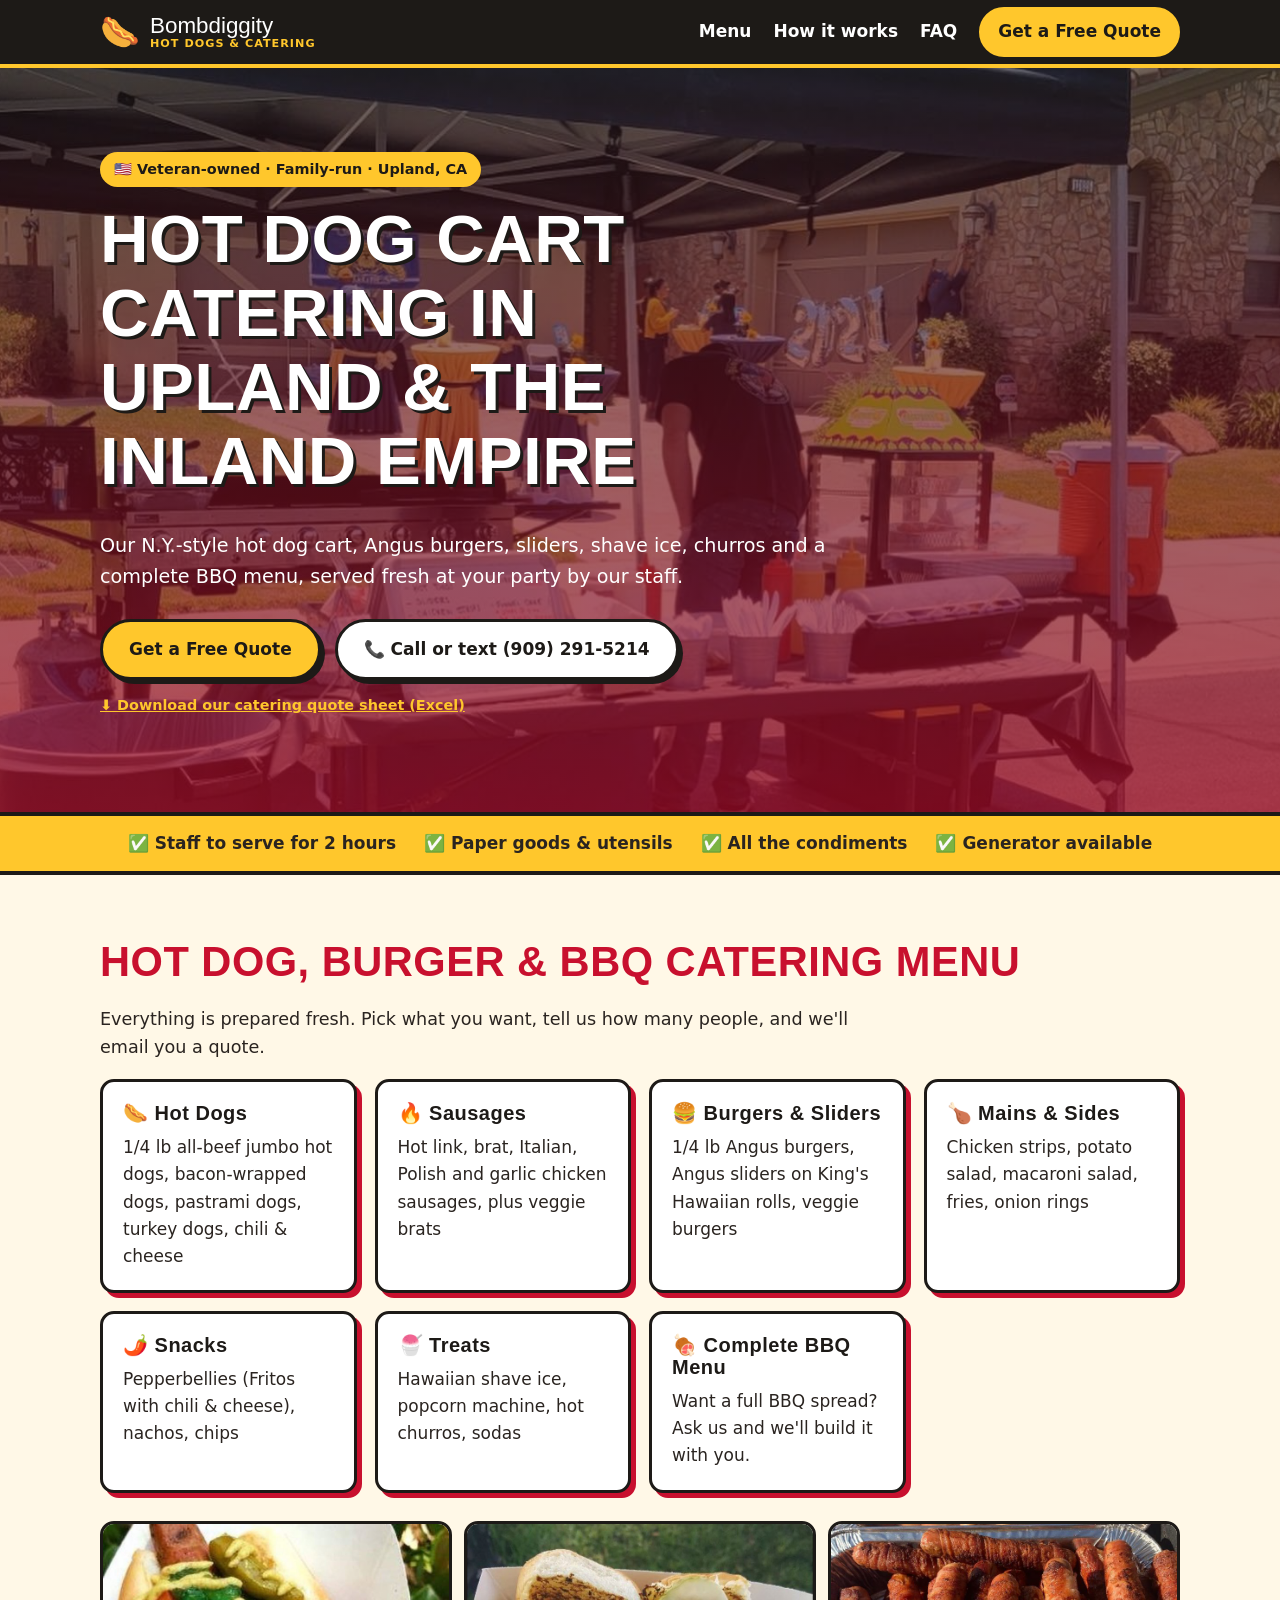
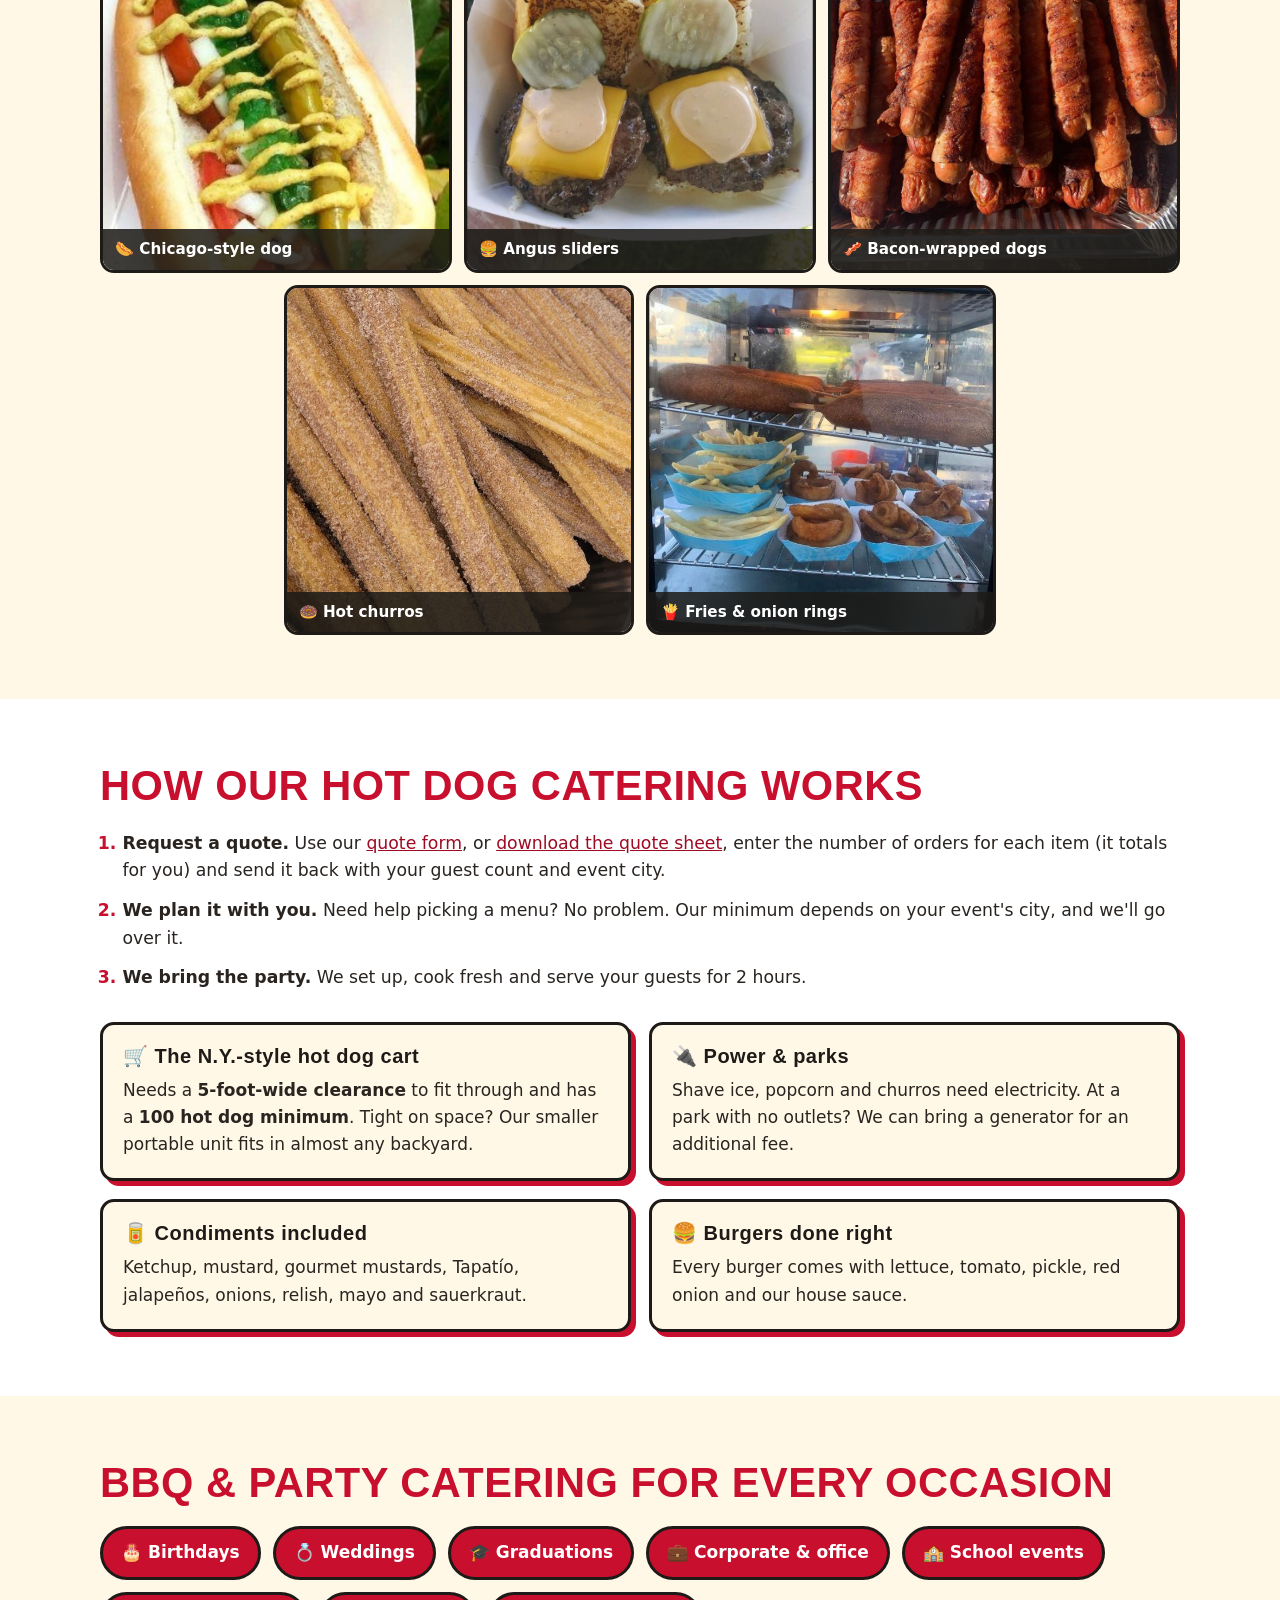
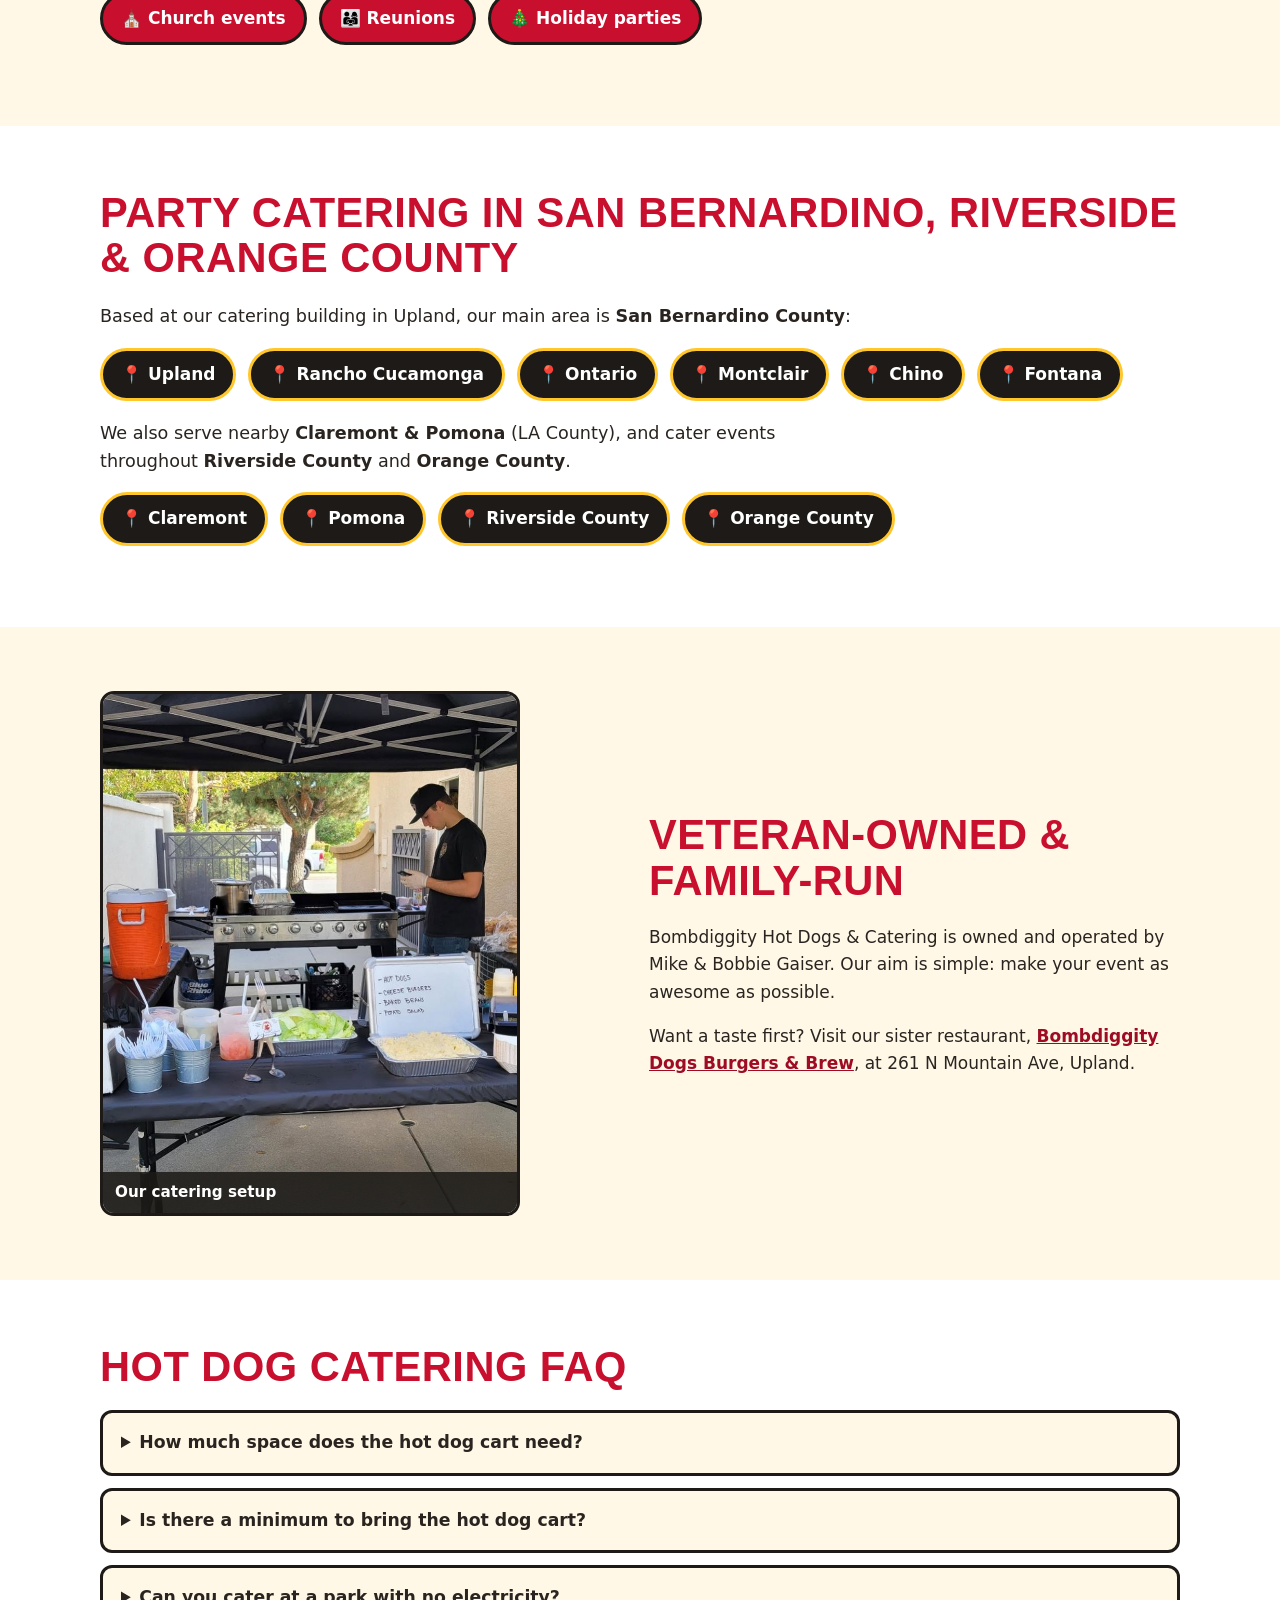
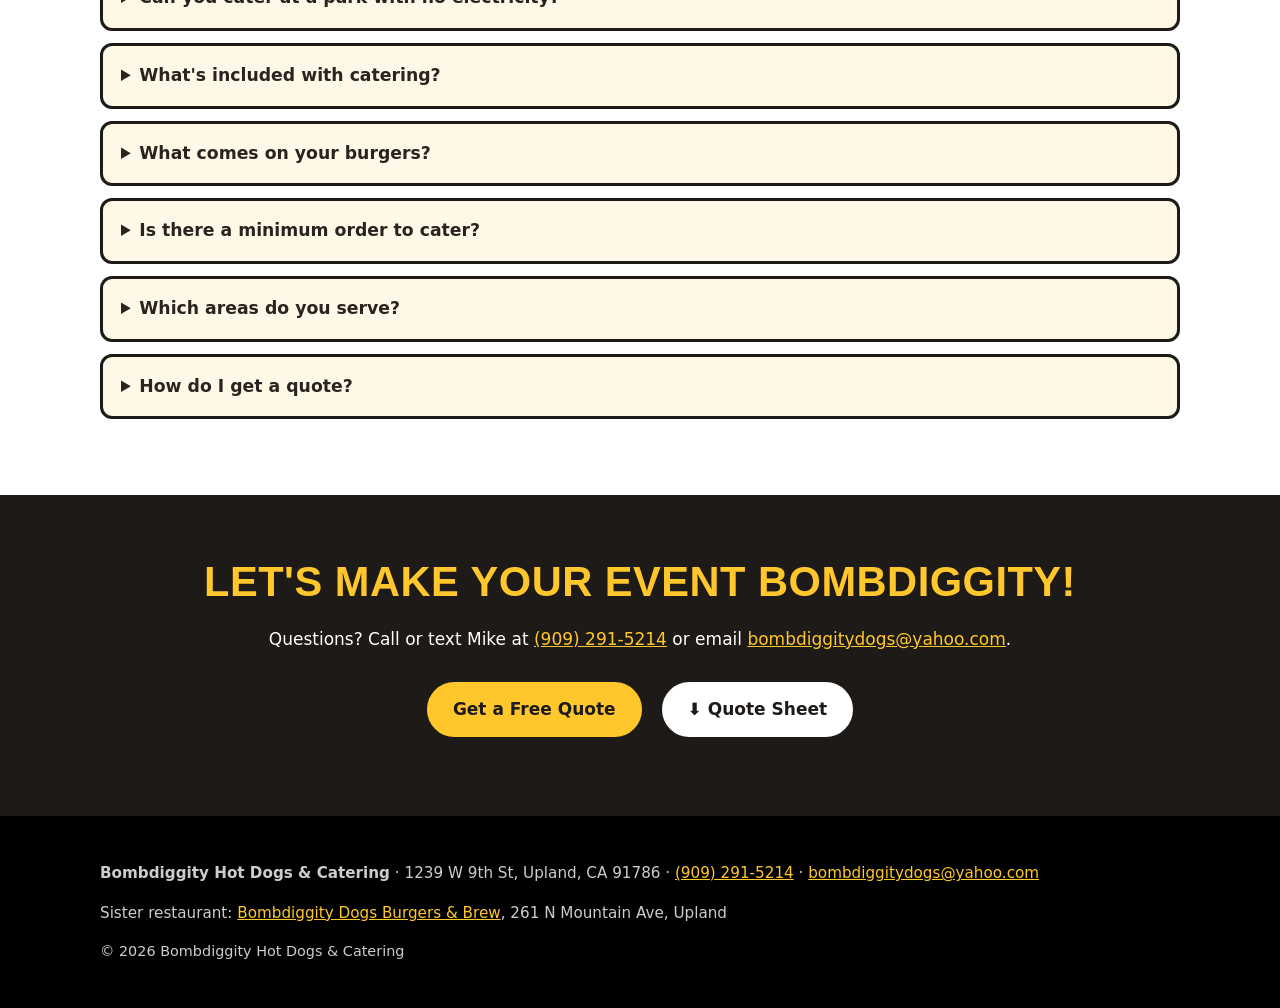
==== index.html @ 788c8a52 "Bombdiggity catering site" ====
<!doctype html>
<html lang="en">
<head>
<meta charset="utf-8">
<meta name="viewport" content="width=device-width, initial-scale=1">
<title>Hot Dog Cart Catering in Upland &amp; the Inland Empire | Bombdiggity</title>
<meta name="description" content="Veteran-owned, family-run hot dog cart, burger &amp; BBQ catering in Upland &amp; across San Bernardino County, plus Riverside &amp; Orange County. Staff, condiments &amp; paper goods included. Get a free quote.">
<link rel="canonical" href="https://bombdiggitydogs.com/">
<meta name="theme-color" content="#c8102e">
<meta property="og:type" content="website">
<meta property="og:site_name" content="Bombdiggity Hot Dogs &amp; Catering">
<meta property="og:title" content="Hot Dog Cart Catering in Upland &amp; the Inland Empire | Bombdiggity">
<meta property="og:description" content="N.Y.-style hot dog cart, Angus burgers, sliders, shave ice, churros &amp; BBQ for birthdays, weddings, corporate events and more. Veteran-owned &amp; family-run.">
<meta property="og:url" content="https://bombdiggitydogs.com/">
<meta property="og:image" content="https://bombdiggitydogs.com/assets/og-image.jpg">
<meta property="og:image:width" content="1200">
<meta property="og:image:height" content="630">
<meta property="og:image:alt" content="Bombdiggity catering tent and grill set up at an event">
<meta name="twitter:card" content="summary_large_image">
<link rel="icon" href="data:image/svg+xml,<svg xmlns='http://www.w3.org/2000/svg' viewBox='0 0 100 100'><text y='.9em' font-size='90'>🌭</text></svg>">
<link rel="preload" as="image" href="assets/hero.jpg">
<link rel="stylesheet" href="assets/styles.css">
<script type="application/ld+json">{"@context": "https://schema.org", "@type": ["Caterer", "LocalBusiness"], "@id": "https://bombdiggitydogs.com/#business", "name": "Bombdiggity Hot Dogs & Catering", "url": "https://bombdiggitydogs.com/", "image": "https://bombdiggitydogs.com/assets/og-image.jpg", "telephone": "+1-909-291-5214", "email": "bombdiggitydogs@yahoo.com", "description": "Veteran-owned, family-run hot dog cart, burger, BBQ and party catering in Upland and the Inland Empire.", "address": {"@type": "PostalAddress", "streetAddress": "1239 W 9th St", "addressLocality": "Upland", "addressRegion": "CA", "postalCode": "91786", "addressCountry": "US"}, "areaServed": [{"@type": "City", "name": "Upland"}, {"@type": "City", "name": "Rancho Cucamonga"}, {"@type": "City", "name": "Ontario"}, {"@type": "City", "name": "Montclair"}, {"@type": "City", "name": "Chino"}, {"@type": "City", "name": "Fontana"}, {"@type": "City", "name": "Claremont"}, {"@type": "City", "name": "Pomona"}, {"@type": "AdministrativeArea", "name": "San Bernardino County, CA"}, {"@type": "AdministrativeArea", "name": "Riverside County, CA"}, {"@type": "AdministrativeArea", "name": "Orange County, CA"}], "servesCuisine": ["Hot Dogs", "Burgers", "BBQ"], "founder": [{"@type": "Person", "name": "Mike Gaiser"}, {"@type": "Person", "name": "Bobbie Gaiser"}], "sameAs": ["https://bombdiggitydbb.com"]}</script>
<script type="application/ld+json">{"@context": "https://schema.org", "@type": "FAQPage", "mainEntity": [{"@type": "Question", "name": "How much space does the hot dog cart need?", "acceptedAnswer": {"@type": "Answer", "text": "Our N.Y.-style hot dog cart needs a clearance of 5 feet wide to fit through. If you don't have the space, we can bring a smaller portable unit that fits in almost any backyard."}}, {"@type": "Question", "name": "Is there a minimum to bring the hot dog cart?", "acceptedAnswer": {"@type": "Answer", "text": "Yes. There is a 100 hot dog minimum to bring the cart."}}, {"@type": "Question", "name": "Can you cater at a park with no electricity?", "acceptedAnswer": {"@type": "Answer", "text": "Yes. We can provide a generator for an additional fee. Items that need power are shave ice, popcorn and churros."}}, {"@type": "Question", "name": "What's included with catering?", "acceptedAnswer": {"@type": "Answer", "text": "We provide all paper goods, utensils, condiments and staff to serve for 2 hours. Condiments include ketchup, mustard, gourmet mustards, Tapatío, jalapeños, onions, relish, mayo and sauerkraut."}}, {"@type": "Question", "name": "What comes on your burgers?", "acceptedAnswer": {"@type": "Answer", "text": "Our burgers come with lettuce, tomato, pickle, red onion and our house sauce."}}, {"@type": "Question", "name": "Is there a minimum order to cater?", "acceptedAnswer": {"@type": "Answer", "text": "Our minimum depends on the city your event is in. Tell us your city and we'll go over it with you."}}, {"@type": "Question", "name": "Which areas do you serve?", "acceptedAnswer": {"@type": "Answer", "text": "We're based in Upland and our main area is San Bernardino County, including Upland, Rancho Cucamonga, Ontario, Montclair, Chino and Fontana. We also serve nearby Claremont and Pomona, and we cater in Riverside County and Orange County."}}, {"@type": "Question", "name": "How do I get a quote?", "acceptedAnswer": {"@type": "Answer", "text": "Fill out our quote request form, or download our quote sheet, enter the number of orders for each item (it totals for you) and send it back with your guest count and event city. You can also call or text Mike at (909) 291-5214."}}]}</script>
</head>
<body>
<a class="skip" href="#main">Skip to content</a>
<header class="top">
 <div class="wrap bar">
  <a class="brand" href="#top" aria-label="Bombdiggity Hot Dogs &amp; Catering home"><!-- IMAGE SLOT: assets/logo.png (optional; replace the text below with an <img>) --><span class="logo-mark" aria-hidden="true">🌭</span><span>Bombdiggity<small>Hot Dogs &amp; Catering</small></span></a>
  <nav aria-label="Main"><a href="#menu">Menu</a><a href="#how">How it works</a><a href="#faq">FAQ</a><a class="btn btn-sm" href="https://tmt.spotapps.co/catering?spot_id=129165">Get a Free Quote</a></nav>
 </div>
</header>
<main id="main">
<section class="hero" id="top" role="img" aria-label="Bombdiggity catering tent and grill set up at a backyard event">
 <!-- Hero background: assets/hero.jpg (tent catering setup) -->
 <div class="wrap hero-in">
  <p class="badge">🇺🇸 Veteran-owned · Family-run · Upland, CA</p>
  <h1>Hot Dog Cart Catering in Upland &amp; the Inland Empire</h1>
  <p class="lead">Our N.Y.-style hot dog cart, Angus burgers, sliders, shave ice, churros and a complete BBQ menu, served fresh at your party by our staff.</p>
  <div class="ctas"><a class="btn" href="https://tmt.spotapps.co/catering?spot_id=129165">Get a Free Quote</a><a class="btn btn-ghost" href="tel:+19092915214">📞 Call or text (909) 291-5214</a></div>
  <p class="small"><a href="https://1drv.ms/x/c/4ad0491e2d1212ce/IQDRdE_eIxSRRo-wxHScpsXpAbh0C1hEW-KwWpSEfrXDaB4?e=hUn1b7" rel="noopener">⬇ Download our catering quote sheet (Excel)</a></p>
 </div>
</section>

<section class="strip" aria-label="What's included">
 <div class="wrap strip-in"><span>✅ Staff to serve for 2 hours</span><span>✅ Paper goods &amp; utensils</span><span>✅ All the condiments</span><span>✅ Generator available</span></div>
</section>

<section id="menu" class="sec">
 <div class="wrap">
  <h2>Hot Dog, Burger &amp; BBQ Catering Menu</h2>
  <p class="sub">Everything is prepared fresh. Pick what you want, tell us how many people, and we'll email you a quote.</p>
  <div class="grid menu">
   <article class="card"><h3>🌭 Hot Dogs</h3><p>1/4 lb all-beef jumbo hot dogs, bacon-wrapped dogs, pastrami dogs, turkey dogs, chili &amp; cheese</p></article><article class="card"><h3>🔥 Sausages</h3><p>Hot link, brat, Italian, Polish and garlic chicken sausages, plus veggie brats</p></article><article class="card"><h3>🍔 Burgers &amp; Sliders</h3><p>1/4 lb Angus burgers, Angus sliders on King's Hawaiian rolls, veggie burgers</p></article><article class="card"><h3>🍗 Mains &amp; Sides</h3><p>Chicken strips, potato salad, macaroni salad, fries, onion rings</p></article><article class="card"><h3>🌶️ Snacks</h3><p>Pepperbellies (Fritos with chili &amp; cheese), nachos, chips</p></article><article class="card"><h3>🍧 Treats</h3><p>Hawaiian shave ice, popcorn machine, hot churros, sodas</p></article><article class="card"><h3>🍖 Complete BBQ Menu</h3><p>Want a full BBQ spread? Ask us and we'll build it with you.</p></article>
  </div>
  <div class="photos" aria-label="Photo gallery"><figure class="ph"><img src="assets/food-1.jpg" alt="Chicago-style hot dog loaded with toppings" width="800" height="800" loading="lazy" decoding="async"><figcaption>🌭 Chicago-style dog</figcaption></figure><figure class="ph"><img src="assets/food-2.jpg" alt="Angus cheeseburger sliders" width="800" height="800" loading="lazy" decoding="async"><figcaption>🍔 Angus sliders</figcaption></figure><figure class="ph"><img src="assets/food-3.jpg" alt="Bacon-wrapped hot dogs on the grill" width="800" height="800" loading="lazy" decoding="async"><figcaption>🥓 Bacon-wrapped dogs</figcaption></figure></div>
  <div class="photos mini" aria-label="More from our catering"><figure class="ph"><img src="assets/food-4.jpg" alt="Hot churros" width="600" height="600" loading="lazy" decoding="async"><figcaption>🍩 Hot churros</figcaption></figure><figure class="ph"><img src="assets/food-5.jpg" alt="Fries and onion rings in a warmer" width="600" height="600" loading="lazy" decoding="async"><figcaption>🍟 Fries &amp; onion rings</figcaption></figure></div>
 </div>
</section>

<section id="how" class="sec alt">
 <div class="wrap">
  <h2>How Our Hot Dog Catering Works</h2>
  <ol class="steps">
   <li><strong>Request a quote.</strong> Use our <a href="https://tmt.spotapps.co/catering?spot_id=129165">quote form</a>, or <a href="https://1drv.ms/x/c/4ad0491e2d1212ce/IQDRdE_eIxSRRo-wxHScpsXpAbh0C1hEW-KwWpSEfrXDaB4?e=hUn1b7" rel="noopener">download the quote sheet</a>, enter the number of orders for each item (it totals for you) and send it back with your guest count and event city.</li>
   <li><strong>We plan it with you.</strong> Need help picking a menu? No problem. Our minimum depends on your event's city, and we'll go over it.</li>
   <li><strong>We bring the party.</strong> We set up, cook fresh and serve your guests for 2 hours.</li>
  </ol>
  <div class="grid two">
   <article class="card"><h3>🛒 The N.Y.-style hot dog cart</h3><p>Needs a <strong>5-foot-wide clearance</strong> to fit through and has a <strong>100 hot dog minimum</strong>. Tight on space? Our smaller portable unit fits in almost any backyard.</p></article>
   <article class="card"><h3>🔌 Power &amp; parks</h3><p>Shave ice, popcorn and churros need electricity. At a park with no outlets? We can bring a generator for an additional fee.</p></article>
   <article class="card"><h3>🥫 Condiments included</h3><p>Ketchup, mustard, gourmet mustards, Tapatío, jalapeños, onions, relish, mayo and sauerkraut.</p></article>
   <article class="card"><h3>🍔 Burgers done right</h3><p>Every burger comes with lettuce, tomato, pickle, red onion and our house sauce.</p></article>
  </div>
 </div>
</section>

<section class="sec">
 <div class="wrap">
  <h2>BBQ &amp; Party Catering for Every Occasion</h2>
  <ul class="chips"><li>🎂 Birthdays</li><li>💍 Weddings</li><li>🎓 Graduations</li><li>💼 Corporate &amp; office</li><li>🏫 School events</li><li>⛪ Church events</li><li>👨‍👩‍👧 Reunions</li><li>🎄 Holiday parties</li></ul>
 </div>
</section>

<section class="sec alt" id="area">
 <div class="wrap">
  <h2>Party Catering in San Bernardino, Riverside &amp; Orange County</h2>
  <p class="sub">Based at our catering building in Upland, our main area is <strong>San Bernardino County</strong>:</p>
  <ul class="chips cities"><li>📍 Upland</li><li>📍 Rancho Cucamonga</li><li>📍 Ontario</li><li>📍 Montclair</li><li>📍 Chino</li><li>📍 Fontana</li></ul>
  <p class="sub">We also serve nearby <strong>Claremont &amp; Pomona</strong> (LA County), and cater events throughout <strong>Riverside County</strong> and <strong>Orange County</strong>.</p>
  <ul class="chips cities"><li>📍 Claremont</li><li>📍 Pomona</li><li>📍 Riverside County</li><li>📍 Orange County</li></ul>
 </div>
</section>

<section class="sec about">
 <div class="wrap grid two">
  <figure class="ph tall"><img src="assets/cart.jpg" alt="Bombdiggity hot dog cart setup at an event" width="800" height="1000" loading="lazy" decoding="async"><figcaption>Our catering setup</figcaption></figure>
  <div>
   <h2>Veteran-Owned &amp; Family-Run</h2>
   <p>Bombdiggity Hot Dogs &amp; Catering is owned and operated by Mike &amp; Bobbie Gaiser. Our aim is simple: make your event as awesome as possible.</p>
   <p>Want a taste first? Visit our sister restaurant, <a href="https://bombdiggitydbb.com" rel="noopener"><strong>Bombdiggity Dogs Burgers &amp; Brew</strong></a>, at 261 N Mountain Ave, Upland.</p>
  </div>
 </div>
</section>

<section id="faq" class="sec alt">
 <div class="wrap">
  <h2>Hot Dog Catering FAQ</h2>
  <details><summary>How much space does the hot dog cart need?</summary><p>Our N.Y.-style hot dog cart needs a clearance of 5 feet wide to fit through. If you don&#x27;t have the space, we can bring a smaller portable unit that fits in almost any backyard.</p></details><details><summary>Is there a minimum to bring the hot dog cart?</summary><p>Yes. There is a 100 hot dog minimum to bring the cart.</p></details><details><summary>Can you cater at a park with no electricity?</summary><p>Yes. We can provide a generator for an additional fee. Items that need power are shave ice, popcorn and churros.</p></details><details><summary>What&#x27;s included with catering?</summary><p>We provide all paper goods, utensils, condiments and staff to serve for 2 hours. Condiments include ketchup, mustard, gourmet mustards, Tapatío, jalapeños, onions, relish, mayo and sauerkraut.</p></details><details><summary>What comes on your burgers?</summary><p>Our burgers come with lettuce, tomato, pickle, red onion and our house sauce.</p></details><details><summary>Is there a minimum order to cater?</summary><p>Our minimum depends on the city your event is in. Tell us your city and we&#x27;ll go over it with you.</p></details><details><summary>Which areas do you serve?</summary><p>We&#x27;re based in Upland and our main area is San Bernardino County, including Upland, Rancho Cucamonga, Ontario, Montclair, Chino and Fontana. We also serve nearby Claremont and Pomona, and we cater in Riverside County and Orange County.</p></details><details><summary>How do I get a quote?</summary><p>Fill out our quote request form, or download our quote sheet, enter the number of orders for each item (it totals for you) and send it back with your guest count and event city. You can also call or text Mike at (909) 291-5214.</p></details>
 </div>
</section>

<section class="sec cta-final">
 <div class="wrap">
  <h2>Let's Make Your Event Bombdiggity!</h2>
  <p>Questions? Call or text Mike at <a href="tel:+19092915214">(909) 291-5214</a> or email <a href="mailto:bombdiggitydogs@yahoo.com">bombdiggitydogs@yahoo.com</a>.</p>
  <div class="ctas center"><a class="btn" href="https://tmt.spotapps.co/catering?spot_id=129165">Get a Free Quote</a><a class="btn btn-ghost" href="https://1drv.ms/x/c/4ad0491e2d1212ce/IQDRdE_eIxSRRo-wxHScpsXpAbh0C1hEW-KwWpSEfrXDaB4?e=hUn1b7" rel="noopener">⬇ Quote Sheet</a></div>
 </div>
</section>
</main>
<footer class="foot">
 <div class="wrap">
  <p><strong>Bombdiggity Hot Dogs &amp; Catering</strong> · 1239 W 9th St, Upland, CA 91786 · <a href="tel:+19092915214">(909) 291-5214</a> · <a href="mailto:bombdiggitydogs@yahoo.com">bombdiggitydogs@yahoo.com</a></p>
  <p>Sister restaurant: <a href="https://bombdiggitydbb.com" rel="noopener">Bombdiggity Dogs Burgers &amp; Brew</a>, 261 N Mountain Ave, Upland</p>
  <p class="small">© 2026 Bombdiggity Hot Dogs &amp; Catering</p>
 </div>
</footer>
<div class="sticky" role="region" aria-label="Quick contact"><a href="tel:+19092915214">📞 Call / Text</a><a class="q" href="https://tmt.spotapps.co/catering?spot_id=129165">Get a Free Quote</a></div>
</body>
</html>
---- assets/styles.css ----
:root{--red:#c8102e;--red2:#9e0b23;--yel:#ffc72c;--mus:#f2a900;--dark:#1d1a17;--cream:#fff8e7;--ink:#2a2420}
*{box-sizing:border-box}html{scroll-behavior:smooth}
body{margin:0;font:17px/1.6 system-ui,-apple-system,"Segoe UI",Roboto,sans-serif;color:var(--ink);background:var(--cream);padding-bottom:72px}
h1,h2,h3{font-family:Impact,"Arial Black","Franklin Gothic Heavy",sans-serif;letter-spacing:.5px;line-height:1.1;margin:0 0 .5em}
h2{font-size:clamp(1.7rem,4.5vw,2.6rem);color:var(--red);text-transform:uppercase}
h3{font-size:1.25rem;color:var(--dark)}
a{color:var(--red2)}a:focus-visible,.btn:focus-visible,summary:focus-visible{outline:3px solid var(--yel);outline-offset:3px}
.wrap{max-width:1120px;margin:0 auto;padding:0 20px}
.skip{position:absolute;left:-999px}.skip:focus{left:10px;top:10px;z-index:99;background:#fff;padding:8px}
.top{position:sticky;top:0;z-index:20;background:var(--dark);border-bottom:4px solid var(--yel)}
.bar{display:flex;align-items:center;justify-content:space-between;height:64px}
.brand{display:flex;gap:10px;align-items:center;color:#fff;text-decoration:none;font-family:Impact,"Arial Black",sans-serif;font-size:1.4rem;line-height:1}
.brand small{display:block;font-size:.7rem;color:var(--yel);letter-spacing:1px;text-transform:uppercase;font-family:system-ui,sans-serif;font-weight:700}
.logo-mark{font-size:2rem}
nav a{color:#fff;text-decoration:none;margin-left:22px;font-weight:600}nav a:not(.btn){display:none}
@media(min-width:800px){nav a:not(.btn){display:inline}}
.btn{display:inline-block;background:var(--yel);color:var(--dark)!important;font-weight:800;text-decoration:none;padding:14px 26px;border-radius:999px;border:3px solid var(--dark);box-shadow:4px 4px 0 var(--dark);transition:transform .1s}
.btn:hover{transform:translate(-2px,-2px);box-shadow:6px 6px 0 var(--dark)}
.btn-sm{padding:8px 16px;box-shadow:none;border-color:var(--yel)}
.btn-ghost{background:#fff}
.hero{position:relative;color:#fff;padding:70px 0 80px;background:
 linear-gradient(rgba(29,26,23,.55),rgba(158,11,35,.75)),url(hero.jpg) center/cover,
 repeating-linear-gradient(135deg,var(--red) 0 40px,var(--red2) 40px 80px)}
.hero h1{font-size:clamp(2.2rem,7vw,4.2rem);text-transform:uppercase;text-shadow:3px 3px 0 var(--dark);max-width:16ch}
.lead{font-size:1.2rem;max-width:40em}
.badge{display:inline-block;background:var(--yel);color:var(--dark);font-weight:800;padding:6px 14px;border-radius:999px;font-size:.9rem}
.ctas{display:flex;flex-wrap:wrap;gap:14px;margin:26px 0 12px}.ctas.center{justify-content:center}
.hero .small a{color:var(--yel);font-weight:700}
.strip{background:var(--yel);border-block:4px solid var(--dark)}
.strip-in{display:flex;flex-wrap:wrap;justify-content:center;gap:10px 28px;padding:14px 20px;font-weight:800}
.sec{padding:64px 0}.alt{background:#fff}
.sub{font-size:1.1rem;max-width:44em}
.grid{display:grid;gap:18px}.menu{grid-template-columns:repeat(auto-fit,minmax(240px,1fr))}
.two{grid-template-columns:1fr}@media(min-width:760px){.two{grid-template-columns:1fr 1fr;align-items:center}}
.card{background:#fff;border:3px solid var(--dark);border-radius:14px;padding:20px;box-shadow:5px 5px 0 var(--red)}
.alt .card{background:var(--cream)}.card p{margin:0}
.photos{display:grid;grid-template-columns:repeat(3,1fr);gap:12px;margin-top:28px}
.ph{margin:0;aspect-ratio:1;border-radius:14px;border:3px solid var(--dark);position:relative;overflow:hidden;
 background:var(--img,none) center/cover,repeating-linear-gradient(45deg,var(--yel) 0 22px,var(--mus) 22px 44px)}
.ph.tall{aspect-ratio:4/5;max-width:420px}
.ph figcaption{position:absolute;left:0;right:0;bottom:0;background:rgba(29,26,23,.85);color:#fff;font-weight:700;padding:8px 12px;font-size:.95rem}
.steps{padding-left:1.3em;font-size:1.08rem;margin-bottom:30px}.steps li{margin-bottom:12px}
.steps li::marker{color:var(--red);font-weight:900}
.chips{list-style:none;padding:0;display:flex;flex-wrap:wrap;gap:12px}
.chips li{background:var(--red);color:#fff;font-weight:700;padding:10px 18px;border-radius:999px;border:3px solid var(--dark)}
.cities li{background:var(--dark);border-color:var(--yel)}
details{background:var(--cream);border:3px solid var(--dark);border-radius:12px;margin-bottom:12px;padding:0 18px}
summary{cursor:pointer;font-weight:800;padding:16px 0;font-size:1.08rem}details p{margin:0 0 16px}
.cta-final{background:var(--dark);color:#fff;text-align:center}.cta-final h2{color:var(--yel)}.cta-final a:not(.btn){color:var(--yel)}
.foot{background:#000;color:#ccc;padding:30px 0;font-size:.95rem}.foot a{color:var(--yel)}.small{font-size:.9rem}
.sticky{position:fixed;left:0;right:0;bottom:0;z-index:30;display:flex;border-top:3px solid var(--dark)}
.sticky a{flex:1;text-align:center;padding:16px 8px;font-weight:800;text-decoration:none;background:var(--dark);color:#fff}
.sticky a.q{background:var(--yel);color:var(--dark)}
@media(min-width:800px){.sticky{display:none}body{padding-bottom:0}}
@media(prefers-reduced-motion:reduce){*{scroll-behavior:auto!important;transition:none!important}}
.ph[data-img=food-1]{--img:url(food-1.jpg)}.ph[data-img=food-2]{--img:url(food-2.jpg)}.ph[data-img=food-3]{--img:url(food-3.jpg)}.ph[data-img=family]{--img:url(family.jpg)}
.ph img{width:100%;height:100%;object-fit:cover;display:block}
.photos.mini{grid-template-columns:repeat(2,1fr);max-width:66%;margin:12px auto 0}
@media(max-width:600px){.photos{grid-template-columns:1fr 1fr}.photos .ph:nth-child(3){grid-column:span 2;aspect-ratio:2/1}.photos.mini{max-width:100%}}
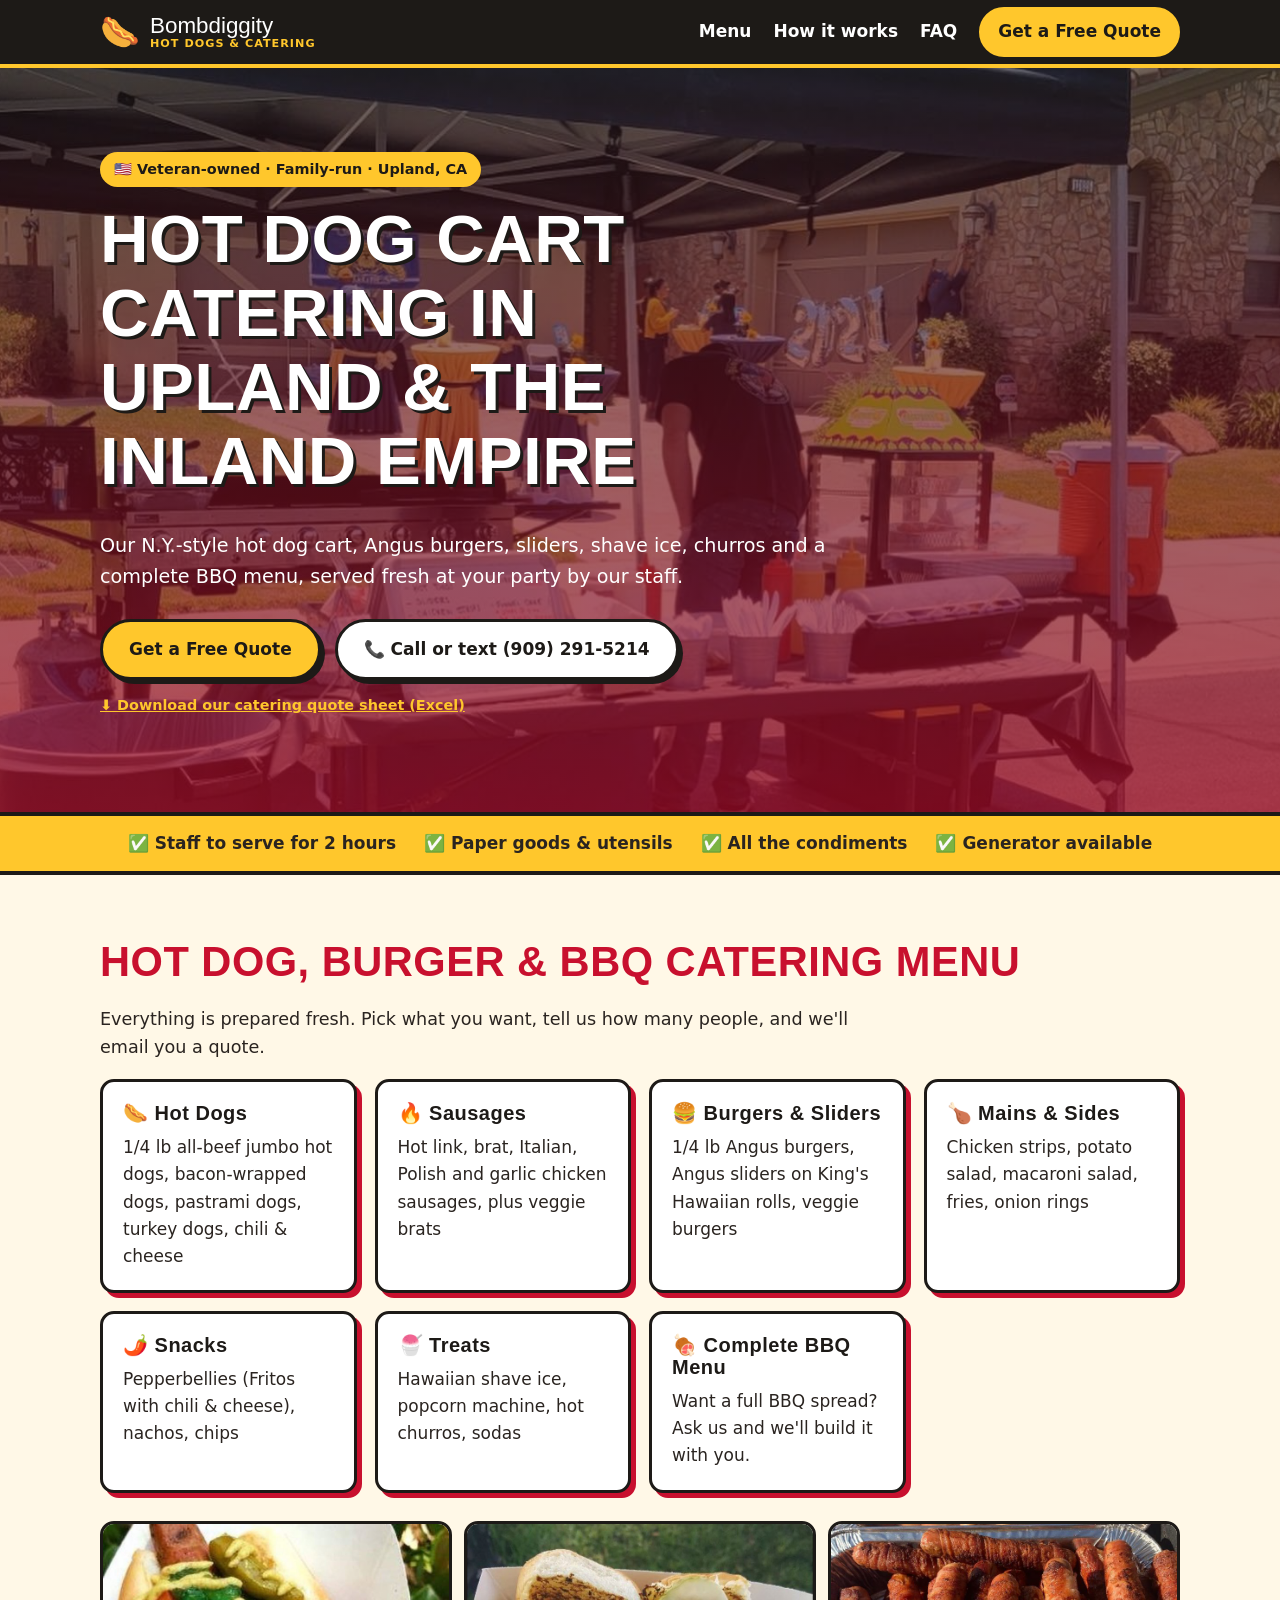
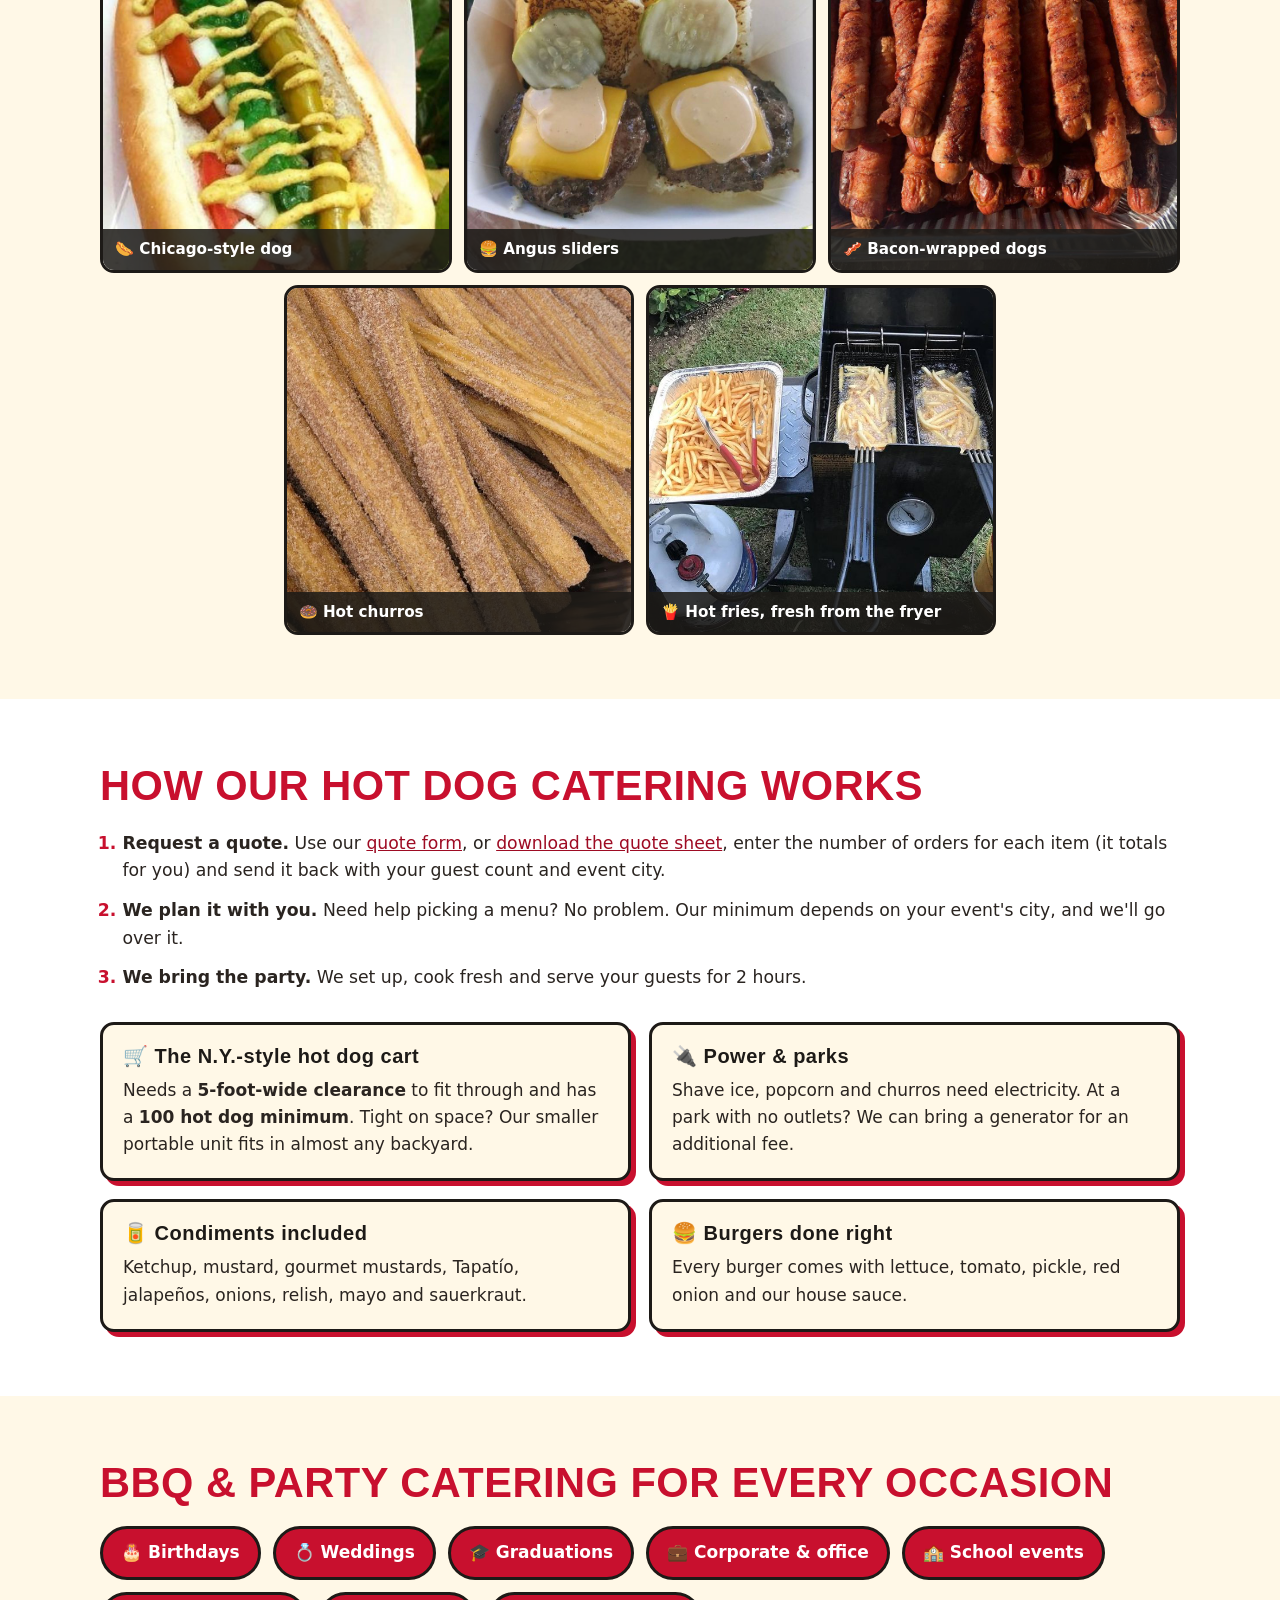
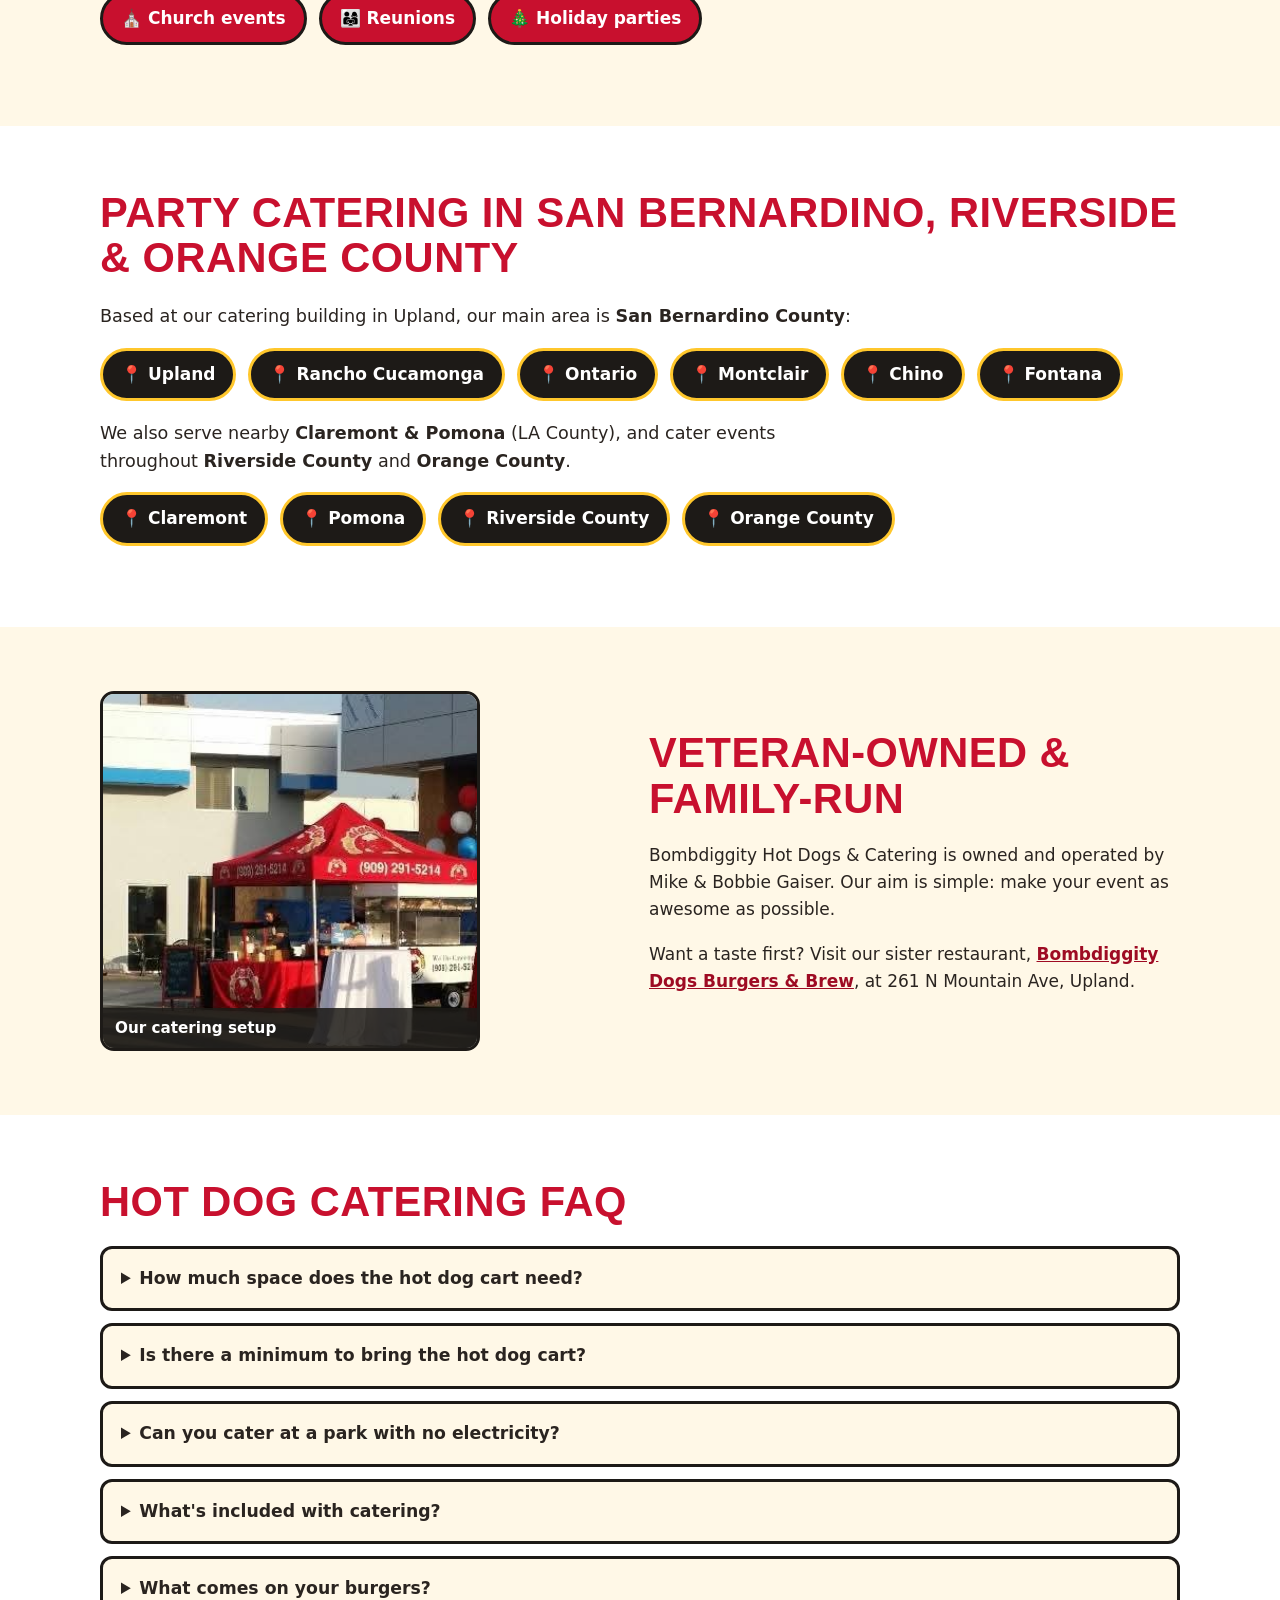
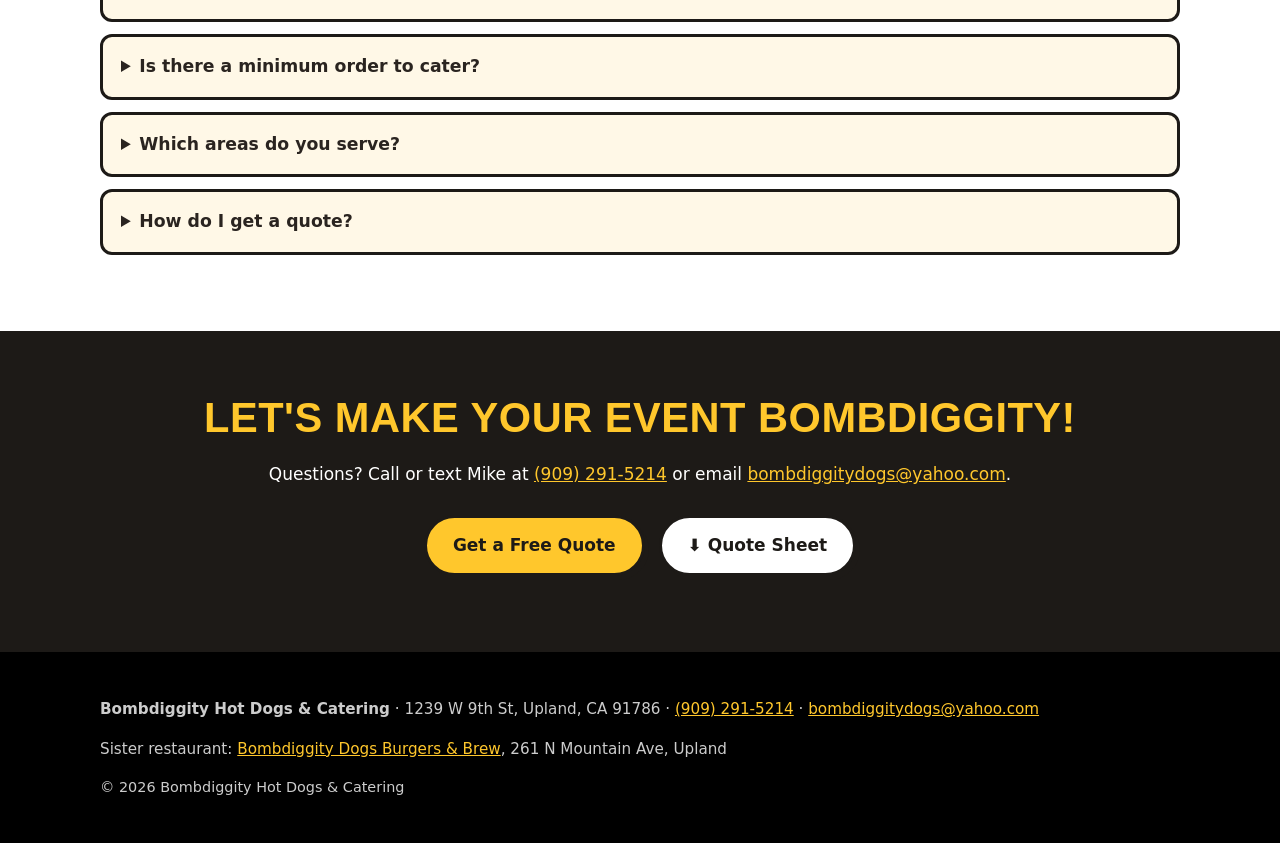
==== commit 26b7199d: "Swap fries and catering cart photos" ====
--- a/index.html
+++ b/index.html
@@ -55,7 +55,7 @@
    <article class="card"><h3>🌭 Hot Dogs</h3><p>1/4 lb all-beef jumbo hot dogs, bacon-wrapped dogs, pastrami dogs, turkey dogs, chili &amp; cheese</p></article><article class="card"><h3>🔥 Sausages</h3><p>Hot link, brat, Italian, Polish and garlic chicken sausages, plus veggie brats</p></article><article class="card"><h3>🍔 Burgers &amp; Sliders</h3><p>1/4 lb Angus burgers, Angus sliders on King's Hawaiian rolls, veggie burgers</p></article><article class="card"><h3>🍗 Mains &amp; Sides</h3><p>Chicken strips, potato salad, macaroni salad, fries, onion rings</p></article><article class="card"><h3>🌶️ Snacks</h3><p>Pepperbellies (Fritos with chili &amp; cheese), nachos, chips</p></article><article class="card"><h3>🍧 Treats</h3><p>Hawaiian shave ice, popcorn machine, hot churros, sodas</p></article><article class="card"><h3>🍖 Complete BBQ Menu</h3><p>Want a full BBQ spread? Ask us and we'll build it with you.</p></article>
   </div>
   <div class="photos" aria-label="Photo gallery"><figure class="ph"><img src="assets/food-1.jpg" alt="Chicago-style hot dog loaded with toppings" width="800" height="800" loading="lazy" decoding="async"><figcaption>🌭 Chicago-style dog</figcaption></figure><figure class="ph"><img src="assets/food-2.jpg" alt="Angus cheeseburger sliders" width="800" height="800" loading="lazy" decoding="async"><figcaption>🍔 Angus sliders</figcaption></figure><figure class="ph"><img src="assets/food-3.jpg" alt="Bacon-wrapped hot dogs on the grill" width="800" height="800" loading="lazy" decoding="async"><figcaption>🥓 Bacon-wrapped dogs</figcaption></figure></div>
-  <div class="photos mini" aria-label="More from our catering"><figure class="ph"><img src="assets/food-4.jpg" alt="Hot churros" width="600" height="600" loading="lazy" decoding="async"><figcaption>🍩 Hot churros</figcaption></figure><figure class="ph"><img src="assets/food-5.jpg" alt="Fries and onion rings in a warmer" width="600" height="600" loading="lazy" decoding="async"><figcaption>🍟 Fries &amp; onion rings</figcaption></figure></div>
+  <div class="photos mini" aria-label="More from our catering"><figure class="ph"><img src="assets/food-4.jpg" alt="Hot churros" width="600" height="600" loading="lazy" decoding="async"><figcaption>🍩 Hot churros</figcaption></figure><figure class="ph"><img src="assets/food-5.jpg" alt="Fresh fries in a tray next to the fryer" width="600" height="600" loading="lazy" decoding="async"><figcaption>🍟 Hot fries, fresh from the fryer</figcaption></figure></div>
  </div>
 </section>
 
@@ -95,7 +95,7 @@
 
 <section class="sec about">
  <div class="wrap grid two">
-  <figure class="ph tall"><img src="assets/cart.jpg" alt="Bombdiggity hot dog cart setup at an event" width="800" height="1000" loading="lazy" decoding="async"><figcaption>Our catering setup</figcaption></figure>
+  <figure class="ph tall" style="aspect-ratio:354/336;max-width:380px"><img src="assets/cart.jpg" alt="Bombdiggity catering tent and hot dog cart at an event" width="354" height="336" loading="lazy" decoding="async"><figcaption>Our catering setup</figcaption></figure>
   <div>
    <h2>Veteran-Owned &amp; Family-Run</h2>
    <p>Bombdiggity Hot Dogs &amp; Catering is owned and operated by Mike &amp; Bobbie Gaiser. Our aim is simple: make your event as awesome as possible.</p>
